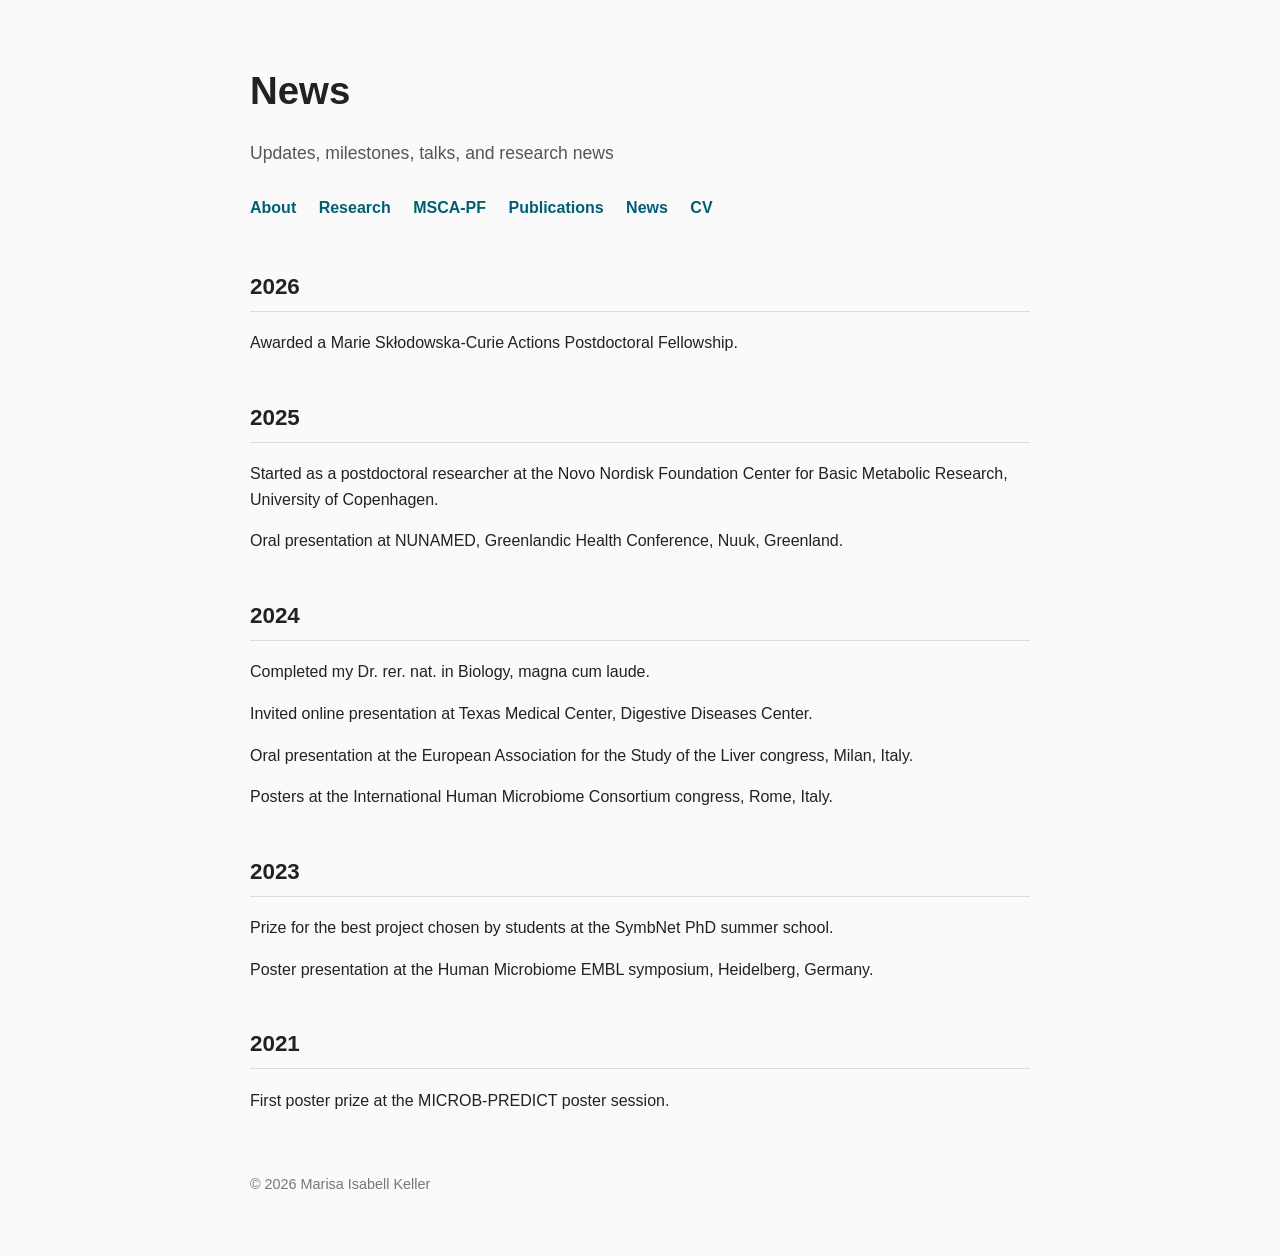
==== news.html @ 89877c96 "Add initial news.html file with updates" ====
<!DOCTYPE html>
<html lang="en">
<head>
  <meta charset="UTF-8" />
  <meta name="viewport" content="width=device-width, initial-scale=1.0" />
  <title>News | Marisa Isabell Keller</title>
  <link rel="stylesheet" href="style.css" />
</head>

<body>
  <header>
    <h1>News</h1>
    <p class="subtitle">Updates, milestones, talks, and research news</p>

    <nav>
      <a href="index.html#about">About</a>
      <a href="research.html">Research</a>
      <a href="msca-pf.html">MSCA-PF</a>
      <a href="publications.html">Publications</a>
      <a href="news.html">News</a>
      <a href="cv.html">CV</a>
    </nav>
  </header>

  <main>
    <section>
      <h2>2026</h2>
      <p class="news-item">
        Awarded a Marie Skłodowska-Curie Actions Postdoctoral Fellowship.
      </p>
    </section>

    <section>
      <h2>2025</h2>
      <p class="news-item">
        Started as a postdoctoral researcher at the Novo Nordisk Foundation Center
        for Basic Metabolic Research, University of Copenhagen.
      </p>
      <p class="news-item">
        Oral presentation at NUNAMED, Greenlandic Health Conference, Nuuk, Greenland.
      </p>
    </section>

    <section>
      <h2>2024</h2>
      <p class="news-item">
        Completed my Dr. rer. nat. in Biology, magna cum laude.
      </p>
      <p class="news-item">
        Invited online presentation at Texas Medical Center, Digestive Diseases Center.
      </p>
      <p class="news-item">
        Oral presentation at the European Association for the Study of the Liver congress,
        Milan, Italy.
      </p>
      <p class="news-item">
        Posters at the International Human Microbiome Consortium congress, Rome, Italy.
      </p>
    </section>

    <section>
      <h2>2023</h2>
      <p class="news-item">
        Prize for the best project chosen by students at the SymbNet PhD summer school.
      </p>
      <p class="news-item">
        Poster presentation at the Human Microbiome EMBL symposium, Heidelberg, Germany.
      </p>
    </section>

    <section>
      <h2>2021</h2>
      <p class="news-item">
        First poster prize at the MICROB-PREDICT poster session.
      </p>
    </section>
  </main>

  <footer>
    <p>© 2026 Marisa Isabell Keller</p>
  </footer>
</body>
</html>
---- style.css ----
body {
  font-family: Arial, sans-serif;
  max-width: 780px;
  margin: 60px auto;
  padding: 0 24px;
  line-height: 1.6;
  color: #222;
  background: #fafafa;
}

header {
  margin-bottom: 48px;
}

h1 {
  font-size: 2.4rem;
  margin-bottom: 0.2rem;
}

.subtitle {
  font-size: 1.1rem;
  color: #555;
}

nav {
  margin-top: 28px;
}

nav a {
  margin-right: 18px;
  color: #005f73;
  text-decoration: none;
  font-weight: 600;
}

nav a:hover {
  text-decoration: underline;
}

section {
  margin-bottom: 44px;
}

h2 {
  border-bottom: 1px solid #ddd;
  padding-bottom: 6px;
  font-size: 1.4rem;
}

.news-item {
  margin-bottom: 12px;
}

footer {
  margin-top: 60px;
  font-size: 0.9rem;
  color: #777;
}


.hero {
  display: flex;
  align-items: center;
  justify-content: space-between;
  gap: 32px;
}

.hero-text {
  flex: 1;
}

.profile-photo {
  width: 114 px;
  height: 114 px;
  object-fit: cover;
  border-radius: 50%;
  border: 4px solid #e5e5e5;
  box-shadow: 0 4px 14px rgba(0, 0, 0, 0.12);
}

@media (max-width: 650px) {
  .hero {
    flex-direction: column-reverse;
    align-items: flex-start;
  }

  .profile-photo {
    width: 105px;
    height: 105px;
  }
}
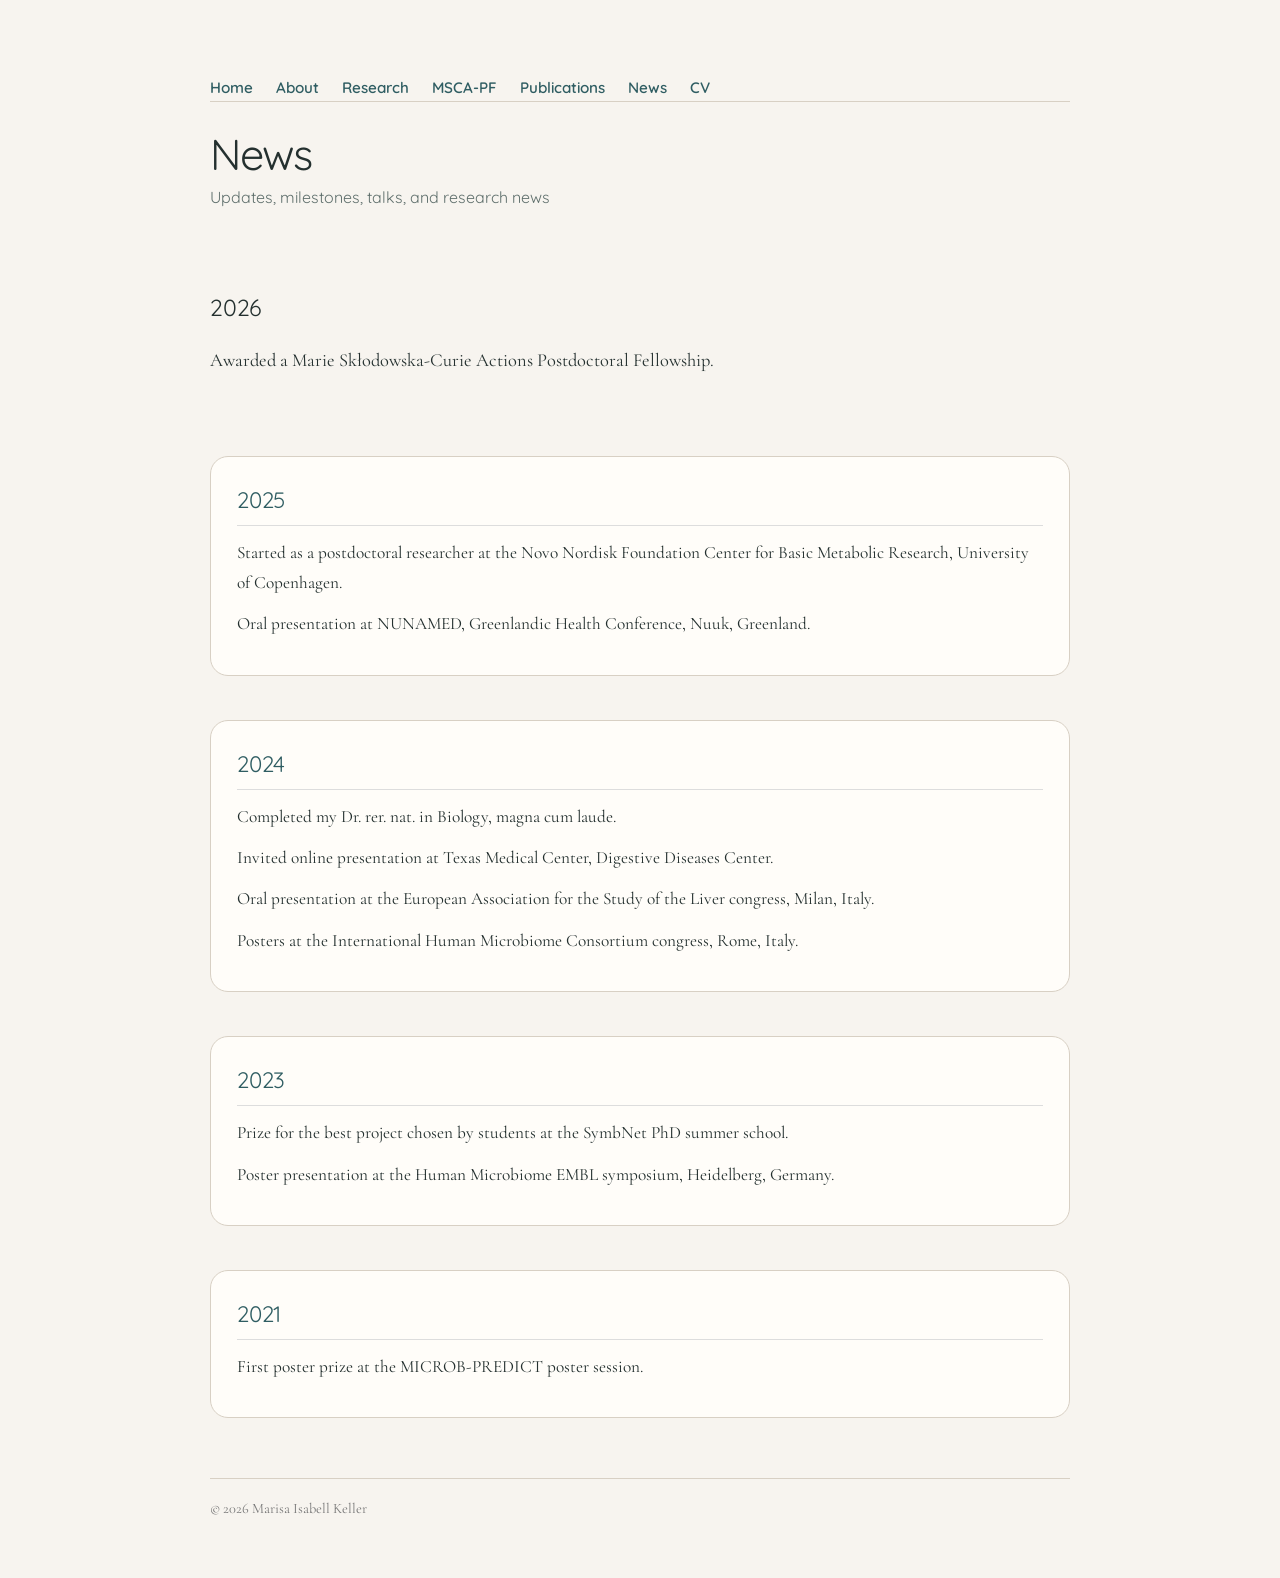
==== commit abbd2ace: "Refactor news.html structure and navigation" ====
--- a/news.html
+++ b/news.html
@@ -6,13 +6,9 @@
   <title>News | Marisa Isabell Keller</title>
   <link rel="stylesheet" href="style.css" />
 </head>
-
-<body>
-  <header>
-    <h1>News</h1>
-    <p class="subtitle">Updates, milestones, talks, and research news</p>
-
-    <nav>
+  
+ <nav>
+      <a href="index.html">Home</a>
       <a href="index.html#about">About</a>
       <a href="research.html">Research</a>
       <a href="msca-pf.html">MSCA-PF</a>
@@ -20,6 +16,13 @@
       <a href="news.html">News</a>
       <a href="cv.html">CV</a>
     </nav>
+  
+<body>
+  <header>
+    <h1>News</h1>
+    <p class="subtitle">Updates, milestones, talks, and research news</p>
+
+   
   </header>
 
   <main>
--- a/style.css
+++ b/style.css
@@ -1,39 +1,169 @@
+@import url('https://fonts.googleapis.com/css2?family=Cormorant+Garamond:wght@400;500&family=Quicksand:wght@300;400;500;600&display=swap');
+:root {
+  --background: #f7f4ef;
+  --text: #24302f;
+  --muted: #5f6f6c;
+  --accent: #6b8f89;
+  --accent-dark: #2f5d62;
+  --soft-block: #ebe5dc;
+  --border: #d8d0c4;
+  --white-soft: #fffdf9;
+}
+
 body {
-  font-family: Arial, sans-serif;
-  max-width: 780px;
-  margin: 60px auto;
-  padding: 0 24px;
-  line-height: 1.6;
-  color: #222;
-  background: #fafafa;
+  font-family: "Cormorant Garamond", Garamond, Georgia, serif;
+  max-width: 860px;
+  margin: 56px auto;
+  padding: 0 28px;
+  line-height: 1.7;
+  color: var(--text);
+  background: var(--background);
+  font-size: 1.08rem;
 }
 
 header {
-  margin-bottom: 48px;
+  margin-bottom: 52px;
+}
+
+h1,
+h2,
+h3,
+.subtitle {
+  font-family: "Quicksand", "Helvetica Neue", Arial, sans-serif;
+  font-weight: 400;
+}
+
+nav {
+  font-family: "Quicksand", "Helvetica Neue", Arial, sans-serif;
+  font-weight: 500;
 }
 
 h1 {
-  font-size: 2.4rem;
-  margin-bottom: 0.2rem;
+  font-size: 2.7rem;
+  line-height: 1.1;
+  margin-bottom: 0.35rem;
+  letter-spacing: -0.03em;
+  color: var(--text);
 }
 
 .subtitle {
-  font-size: 1.1rem;
-  color: #555;
+  font-size: 1rem;
+  color: var(--muted);
+  margin-top: 0;
 }
 
 nav {
-  margin-top: 28px;
+  margin-top: 32px;
+  padding-top: 16px;
+  border-bottom: 1px solid var(--border);
 }
 
 nav a {
   margin-right: 18px;
-  color: #005f73;
+  color: var(--accent-dark);
   text-decoration: none;
   font-weight: 600;
+  font-size: 0.95rem;
 }
 
 nav a:hover {
+  color: var(--accent);
+  text-decoration: underline;
+}
+
+section {
+  margin-bottom: 34px;
+  padding: 24px 26px;
+  background: var(--white-soft);
+  border: 1px solid var(--border);
+  border-radius: 18px;
+}
+
+h2 {
+  font-size: 1.25rem;
+  margin-top: 0;
+  margin-bottom: 12px;
+  padding-bottom: 8px;
+  border-bottom: 1px solid var(--border);
+  color: var(--accent-dark);
+  letter-spacing: -0.01em;
+}
+
+p {
+  margin-top: 0;
+}
+
+a {
+  color: var(--accent-dark);
+  text-decoration-thickness: 1px;
+  text-underline-offset: 3px;
+}
+
+a:hover {
+  color: var(--accent);
+}
+
+.news-item {
+  margin-bottom: 12px;
+}
+
+footer {
+  margin-top: 60px;
+  padding-top: 18px;
+  border-top: 1px solid var(--border);
+  font-size: 0.92rem;
+  color: var(--muted);
+}
+
+.hero {
+  display: flex;
+  align-items: center;
+  justify-content: space-between;
+  gap: 34px;
+}
+
+.hero-text {
+  flex: 1;
+}
+
+.profile-photo {
+  width: 145px;
+  height: auto;
+  max-width: 145px;
+  border-radius: 18px;
+  border: 4px solid var(--white-soft);
+  box-shadow: 0 6px 20px rgba(36, 48, 47, 0.16);
+}
+
+@media (max-width: 650px) {
+  body {
+    margin: 32px auto;
+    padding: 0 18px;
+  }
+
+  .hero {
+    flex-direction: column-reverse;
+    align-items: flex-start;
+  }
+
+  h1 {
+    font-size: 2.2rem;
+  }
+
+  nav a {
+    display: inline-block;
+    margin-bottom: 8px;
+  }
+
+  section {
+    padding: 20px;
+  }
+
+  .profile-photo {
+    width: 130px;
+    max-width: 130px;
+  }
+}nav a:hover {
   text-decoration: underline;
 }
 
@@ -69,23 +199,36 @@
   flex: 1;
 }
 
-.profile-photo {
-  width: 114 px;
-  height: 114 px;
-  object-fit: cover;
-  border-radius: 50%;
-  border: 4px solid #e5e5e5;
-  box-shadow: 0 4px 14px rgba(0, 0, 0, 0.12);
-}
-
-@media (max-width: 650px) {
-  .hero {
-    flex-direction: column-reverse;
-    align-items: flex-start;
-  }
-
-  .profile-photo {
-    width: 105px;
-    height: 105px;
-  }
-}
+main section:first-child {
+  background: transparent;
+  border: none;
+  padding-left: 0;
+  padding-right: 0;
+}
+
+main section:first-child h2 {
+  border-bottom: none;
+  color: var(--text);
+  font-size: 1.45rem;
+}
+
+main section:first-child p {
+  font-size: 1.15rem;
+}
+
+main section:first-child {
+  background: transparent;
+  border: none;
+  padding-left: 0;
+  padding-right: 0;
+}
+
+main section:first-child h2 {
+  border-bottom: none;
+  color: var(--text);
+  font-size: 1.45rem;
+}
+
+main section:first-child p {
+  font-size: 1.15rem;
+}
